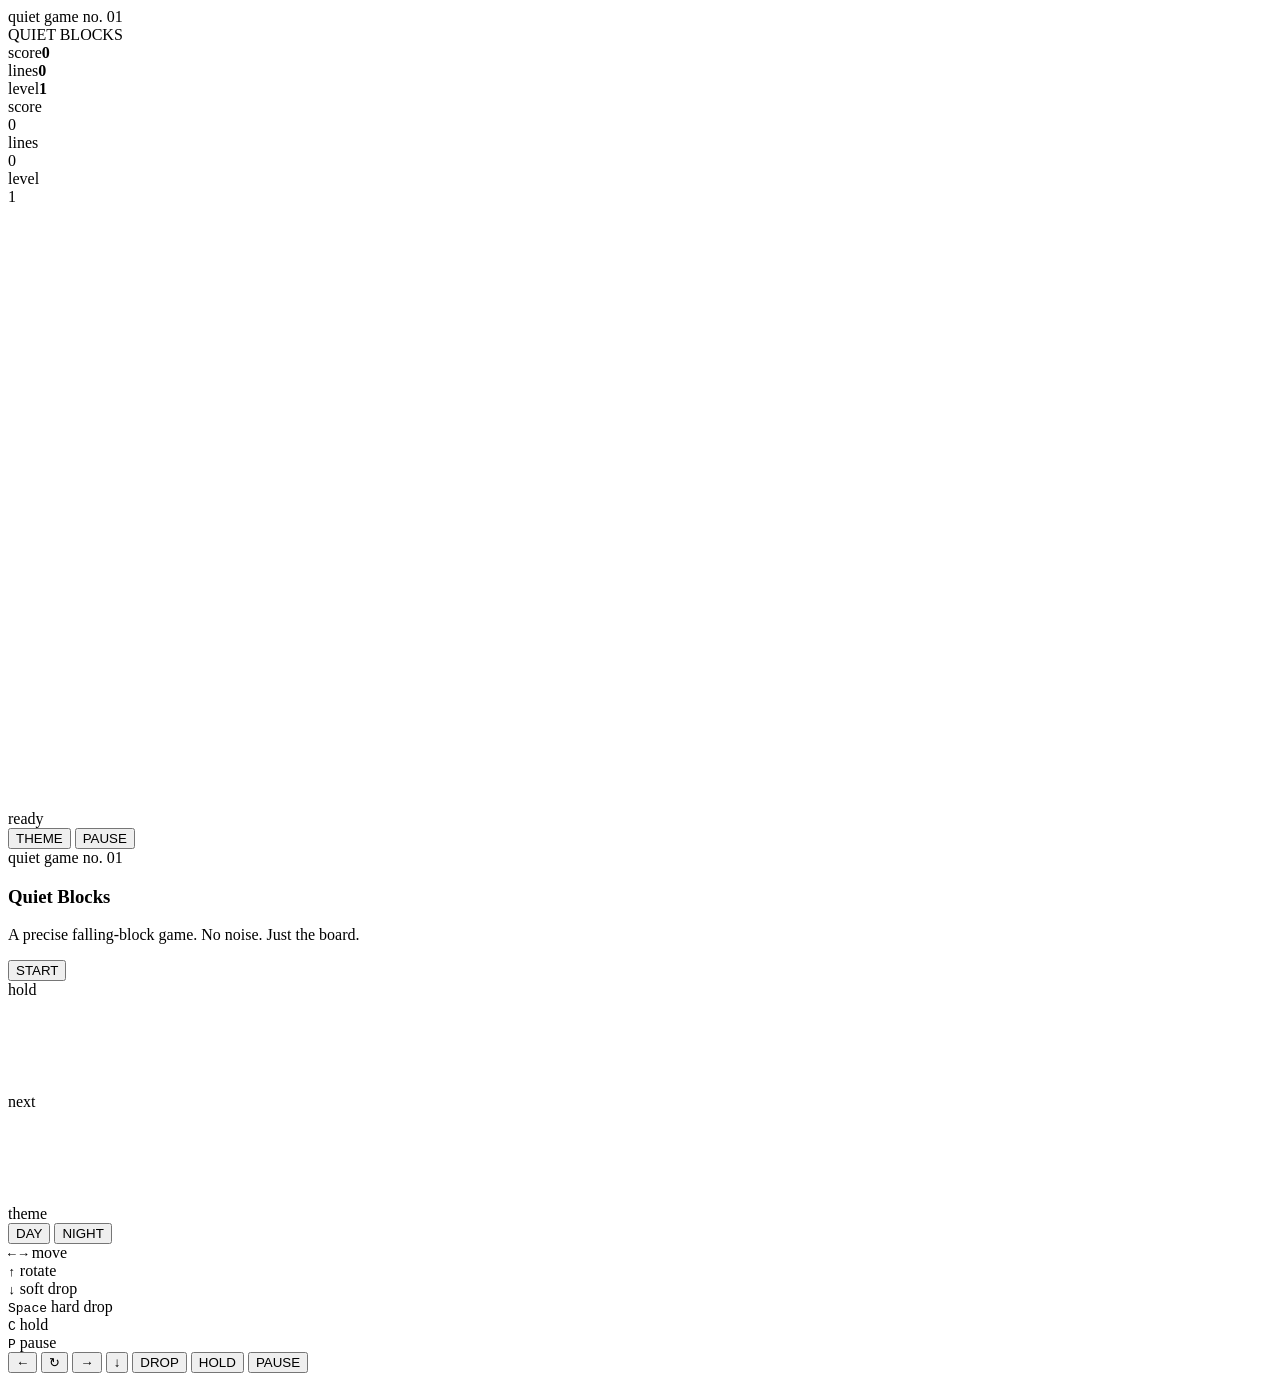
==== game/index.html @ 9f78a6d3 "Add Quiet Blocks game shell" ====
<!doctype html>
<html lang="en" data-theme="dark">
<head>
  <meta charset="utf-8" />
  <meta name="viewport" content="width=device-width,initial-scale=1,viewport-fit=cover,user-scalable=no" />
  <meta name="theme-color" content="#06090d" />
  <title>Quiet Blocks</title>
  <meta name="description" content="A quiet falling-block game." />
  <link rel="stylesheet" href="game.css" />
</head>
<body>
  <main class="app">
    <section class="shell">
      <aside class="side left">
        <div class="brand">
          <div class="eyebrow">quiet game no. 01</div>
          <div class="title">QUIET BLOCKS</div>
        </div>

        <div class="mobile-hud">
          <div class="mini"><span>score</span><strong id="scoreM">0</strong></div>
          <div class="mini"><span>lines</span><strong id="linesM">0</strong></div>
          <div class="mini"><span>level</span><strong id="levelM">1</strong></div>
        </div>

        <div class="desktop-stats">
          <div class="card"><div class="label">score</div><div class="metric" id="score">0</div></div>
          <div class="card"><div class="label">lines</div><div class="metric small" id="lines">0</div></div>
          <div class="card"><div class="label">level</div><div class="metric small" id="level">1</div></div>
        </div>
      </aside>

      <section class="game-wrap">
        <div class="board-shell">
          <canvas id="game" width="300" height="600" aria-label="Quiet Blocks game board"></canvas>
          <div class="topbar">
            <span class="state" id="state">ready</span>
            <div class="top-actions">
              <button class="chip" id="themeToggle" aria-label="Toggle day and night theme">THEME</button>
              <button class="chip" id="pauseBtn">PAUSE</button>
            </div>
          </div>

          <div class="overlay show" id="overlay">
            <div class="overlay-card">
              <div class="eyebrow">quiet game no. 01</div>
              <h1 id="overlayTitle">Quiet Blocks</h1>
              <p id="overlayText">A precise falling-block game. No noise. Just the board.</p>
              <button class="primary" id="startBtn">START</button>
            </div>
          </div>
        </div>
      </section>

      <aside class="side right">
        <div class="card"><div class="label">hold</div><div class="preview"><canvas id="hold" width="140" height="90"></canvas></div></div>
        <div class="card"><div class="label">next</div><div class="preview"><canvas id="next" width="140" height="90"></canvas></div></div>

        <div class="card theme-card">
          <div class="label">theme</div>
          <div class="theme-buttons">
            <button id="dayBtn">DAY</button>
            <button id="nightBtn">NIGHT</button>
          </div>
        </div>

        <div class="card controls">
          <div><kbd>←</kbd> <kbd>→</kbd> move</div>
          <div><kbd>↑</kbd> rotate</div>
          <div><kbd>↓</kbd> soft drop</div>
          <div><kbd>Space</kbd> hard drop</div>
          <div><kbd>C</kbd> hold</div>
          <div><kbd>P</kbd> pause</div>
        </div>

        <div class="touch-panel">
          <button data-action="left">←</button>
          <button data-action="rotate">↻</button>
          <button data-action="right">→</button>
          <button data-action="down">↓</button>
          <button class="wide text" data-action="drop">DROP</button>
          <button class="text" data-action="hold">HOLD</button>
          <button class="text" data-action="pause">PAUSE</button>
        </div>
      </aside>
    </section>
  </main>
  <script src="game.js"></script>
</body>
</html>
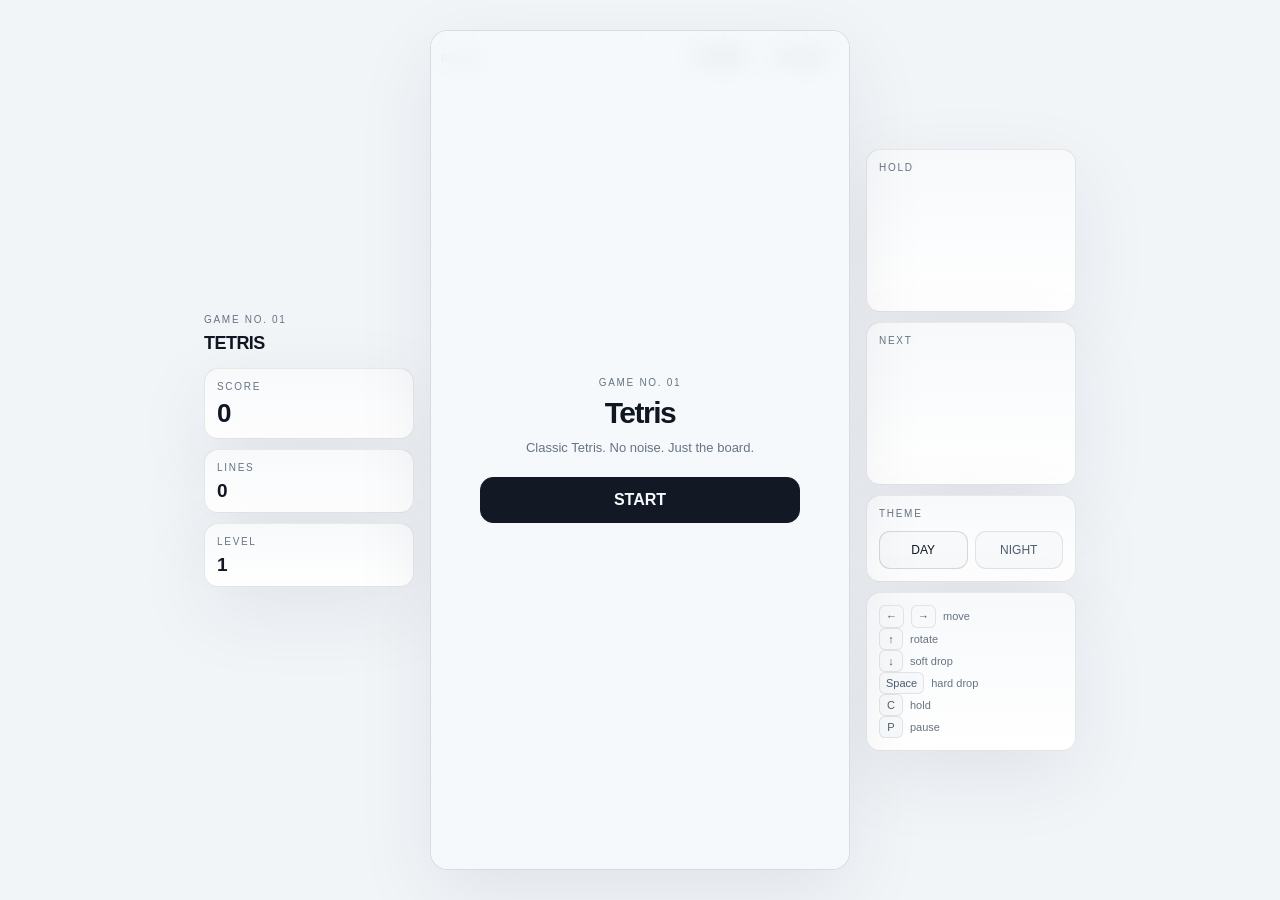
==== commit e15c6493: "Rename Quiet Blocks to Tetris" ====
--- a/game/index.html
+++ b/game/index.html
@@ -4,8 +4,8 @@
   <meta charset="utf-8" />
   <meta name="viewport" content="width=device-width,initial-scale=1,viewport-fit=cover,user-scalable=no" />
   <meta name="theme-color" content="#06090d" />
-  <title>Quiet Blocks</title>
-  <meta name="description" content="A quiet falling-block game." />
+  <title>Tetris</title>
+  <meta name="description" content="A clean browser Tetris game." />
   <link rel="stylesheet" href="game.css" />
 </head>
 <body>
@@ -13,8 +13,8 @@
     <section class="shell">
       <aside class="side left">
         <div class="brand">
-          <div class="eyebrow">quiet game no. 01</div>
-          <div class="title">QUIET BLOCKS</div>
+          <div class="eyebrow">game no. 01</div>
+          <div class="title">TETRIS</div>
         </div>
 
         <div class="mobile-hud">
@@ -32,7 +32,7 @@
 
       <section class="game-wrap">
         <div class="board-shell">
-          <canvas id="game" width="300" height="600" aria-label="Quiet Blocks game board"></canvas>
+          <canvas id="game" width="300" height="600" aria-label="Tetris game board"></canvas>
           <div class="topbar">
             <span class="state" id="state">ready</span>
             <div class="top-actions">
@@ -43,9 +43,9 @@
 
           <div class="overlay show" id="overlay">
             <div class="overlay-card">
-              <div class="eyebrow">quiet game no. 01</div>
-              <h1 id="overlayTitle">Quiet Blocks</h1>
-              <p id="overlayText">A precise falling-block game. No noise. Just the board.</p>
+              <div class="eyebrow">game no. 01</div>
+              <h1 id="overlayTitle">Tetris</h1>
+              <p id="overlayText">Classic Tetris. No noise. Just the board.</p>
               <button class="primary" id="startBtn">START</button>
             </div>
           </div>
--- a/game/game.css
+++ b/game/game.css
@@ -0,0 +1,123 @@
+:root{
+  --bg:#06090d;--panel:#0c1015;--panel2:#10151c;--line:rgba(255,255,255,.075);
+  --line2:rgba(255,255,255,.13);--text:#eef2f6;--muted:#7f8894;--soft:#bac2cc;
+  --board:#0f1319;--grid:rgba(255,255,255,.045);--overlay:rgba(7,9,11,.68);
+  --button:#edf0f3;--buttonText:#0d1014;--shadow:0 24px 80px rgba(0,0,0,.2)
+}
+:root[data-theme="light"]{
+  --bg:#f2f5f8;--panel:#fff;--panel2:#f7f9fb;--line:rgba(7,16,28,.09);
+  --line2:rgba(7,16,28,.14);--text:#101722;--muted:#677383;--soft:#4d5c6d;
+  --board:#fcfdff;--grid:rgba(10,16,23,.07);--overlay:rgba(243,247,250,.66);
+  --button:#121924;--buttonText:#f7fafc;--shadow:0 24px 80px rgba(18,28,45,.08)
+}
+*{box-sizing:border-box}
+html,body{margin:0;min-height:100%;background:var(--bg);color:var(--text)}
+body{
+  font-family:Inter,ui-sans-serif,-apple-system,BlinkMacSystemFont,"Segoe UI",sans-serif;
+  -webkit-font-smoothing:antialiased;transition:background .2s ease,color .2s ease;
+  background-image:radial-gradient(circle at 50% 0%,rgba(255,255,255,.035),transparent 34%)
+}
+button{font:inherit;color:inherit}
+.app{min-height:100dvh;display:grid;place-items:center;padding:12px 18px}
+.shell{
+  width:min(1040px,100%);display:grid;grid-template-columns:minmax(155px,210px) auto minmax(155px,210px);
+  gap:16px;align-items:center;justify-content:center
+}
+.side{display:flex;flex-direction:column;gap:10px;min-width:0}
+.brand{margin-bottom:4px}
+.eyebrow,.label,.state{
+  color:var(--muted);font-size:10px;letter-spacing:.17em;text-transform:uppercase
+}
+.eyebrow{margin-bottom:8px}.title{font-size:18px;font-weight:700;letter-spacing:-.03em}
+.card,.mini{
+  border:1px solid var(--line);background:linear-gradient(180deg,var(--panel2),var(--panel));
+  border-radius:14px;box-shadow:var(--shadow);transition:.2s ease
+}
+.card{padding:12px}.label{margin-bottom:8px}
+.metric{font-size:26px;line-height:1;font-weight:650;letter-spacing:-.045em;font-variant-numeric:tabular-nums}
+.metric.small{font-size:19px}.desktop-stats{display:grid;gap:10px}
+.preview{aspect-ratio:1.75;display:grid;place-items:center}
+.preview canvas{width:100%;height:100%;display:block}
+.game-wrap{
+  width:min(420px,calc((100dvh - 24px)/2));max-width:100%;justify-self:center
+}
+.board-shell{
+  position:relative;width:100%;aspect-ratio:10/20;overflow:hidden;border:1px solid var(--line2);
+  border-radius:18px;background:var(--board);box-shadow:var(--shadow),inset 0 1px rgba(255,255,255,.03)
+}
+#game{width:100%;height:100%;display:block;touch-action:none}
+.topbar{
+  position:absolute;z-index:3;top:10px;left:10px;right:10px;display:flex;
+  align-items:center;justify-content:space-between;gap:8px;pointer-events:none
+}
+.top-actions{display:flex;gap:7px}
+.chip{
+  pointer-events:auto;min-height:34px;padding:0 10px;border:1px solid var(--line);
+  border-radius:999px;background:color-mix(in srgb,var(--panel) 88%,transparent);
+  color:var(--soft);cursor:pointer;backdrop-filter:blur(10px)
+}
+.chip:hover{color:var(--text);border-color:var(--line2)}
+.overlay{
+  position:absolute;inset:0;z-index:4;display:grid;place-items:center;padding:24px;
+  background:var(--overlay);backdrop-filter:blur(12px);opacity:0;pointer-events:none;transition:opacity .16s ease
+}
+.overlay.show{opacity:1;pointer-events:auto}
+.overlay-card{width:min(320px,100%);text-align:center}
+.overlay h1{margin:0 0 8px;font-size:30px;letter-spacing:-.05em}
+.overlay p{margin:0 0 20px;color:var(--muted);font-size:13px;line-height:1.5}
+.primary{
+  width:100%;padding:13px 16px;border:1px solid var(--button);border-radius:13px;
+  background:var(--button);color:var(--buttonText);font-weight:700;cursor:pointer
+}
+.controls{color:var(--muted);font-size:11px;line-height:1.65}
+.controls div{display:flex;gap:7px;align-items:center;flex-wrap:wrap}
+kbd{
+  min-width:24px;padding:1px 6px;border:1px solid var(--line);border-radius:6px;
+  background:var(--panel2);color:var(--soft);font:inherit;text-align:center
+}
+.theme-card{display:grid;gap:4px}
+.theme-buttons{display:grid;grid-template-columns:1fr 1fr;gap:7px}
+.theme-buttons button{
+  min-height:38px;border:1px solid var(--line);border-radius:11px;background:var(--panel2);
+  color:var(--soft);cursor:pointer;font-size:12px
+}
+.theme-buttons button.active{border-color:var(--line2);color:var(--text)}
+.mobile-hud,.touch-panel{display:none}
+.mini{padding:9px 11px}
+.mini span{display:block;color:var(--muted);font-size:9px;letter-spacing:.14em;text-transform:uppercase;margin-bottom:5px}
+.mini strong{display:block;font-size:19px;letter-spacing:-.03em;font-variant-numeric:tabular-nums}
+.touch-panel{grid-template-columns:repeat(4,1fr);gap:7px}
+.touch-panel button{
+  min-height:50px;border:1px solid var(--line);border-radius:13px;background:linear-gradient(180deg,var(--panel2),var(--panel));
+  font-size:18px;touch-action:manipulation
+}
+.touch-panel .wide{grid-column:span 2}.touch-panel .text{font-size:13px;font-weight:650}
+
+@media(max-height:820px) and (min-width:761px){
+  .game-wrap{width:min(380px,calc((100dvh - 18px)/2))}
+  .shell{gap:12px}.card{padding:10px}.preview{aspect-ratio:1.95}
+  .brand{margin-bottom:0}.controls{line-height:1.5}.metric{font-size:23px}.metric.small{font-size:17px}
+}
+@media(max-height:700px) and (min-width:761px){
+  .game-wrap{width:min(330px,calc((100dvh - 14px)/2))}
+  .shell{grid-template-columns:minmax(140px,175px) auto minmax(140px,175px)}
+  .eyebrow,.label,.state{font-size:9px}.title{font-size:16px}.card{padding:9px 10px}
+}
+@media(max-width:760px){
+  .app{place-items:start center;padding:10px 10px 14px}
+  .shell{max-width:470px;grid-template-columns:1fr;gap:9px;align-items:start}
+  .side.left{order:1}.game-wrap{order:2;width:min(100%,340px);max-width:none}
+  .side.right{order:3;display:grid;grid-template-columns:1fr 1fr;gap:9px}
+  .brand{margin:0}.desktop-stats{display:none}.mobile-hud{display:grid;grid-template-columns:repeat(3,1fr);gap:7px}
+  .board-shell{aspect-ratio:10/20}.controls{display:none}.theme-card{grid-column:1/-1}
+  .touch-panel{display:grid;grid-column:1/-1}.preview{aspect-ratio:1.95}
+}
+@media(max-width:480px){
+  .title{font-size:19px}.game-wrap{width:min(100%,320px)}
+}
+@media(max-width:760px) and (orientation:landscape){
+  .shell{max-width:980px;grid-template-columns:minmax(250px,44dvh) 1fr}
+  .game-wrap{grid-column:1;grid-row:1/span 2;width:min(100%,calc((100dvh - 20px)/2))}.side.left{grid-column:2}.side.right{grid-column:2}
+  .board-shell{max-height:calc(100dvh - 20px)}
+}
+@media(prefers-reduced-motion:reduce){*{transition:none!important}}
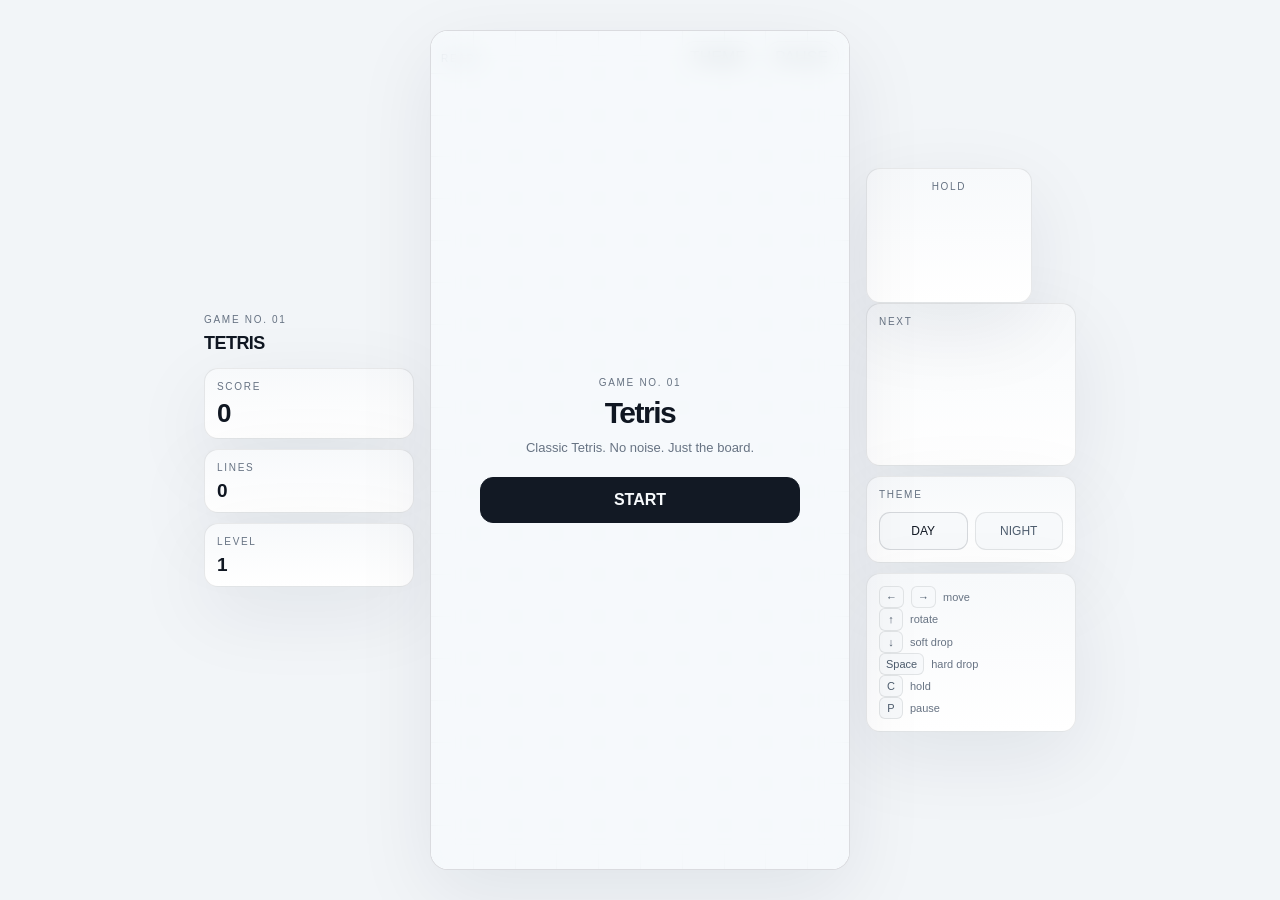
==== commit 23dc4cef: "Simplify mobile Tetris controls" ====
--- a/game/index.html
+++ b/game/index.html
@@ -53,8 +53,16 @@
       </section>
 
       <aside class="side right">
-        <div class="card"><div class="label">hold</div><div class="preview"><canvas id="hold" width="140" height="90"></canvas></div></div>
-        <div class="card"><div class="label">next</div><div class="preview"><canvas id="next" width="140" height="90"></canvas></div></div>
+        <div class="preview-stack">
+          <button type="button" class="card preview-card hold-card" data-action="hold" aria-label="Hold current piece">
+            <div class="label">hold</div>
+            <div class="preview"><canvas id="hold" width="140" height="90"></canvas></div>
+          </button>
+          <div class="card preview-card">
+            <div class="label">next</div>
+            <div class="preview"><canvas id="next" width="140" height="90"></canvas></div>
+          </div>
+        </div>
 
         <div class="card theme-card">
           <div class="label">theme</div>
@@ -73,14 +81,10 @@
           <div><kbd>P</kbd> pause</div>
         </div>
 
-        <div class="touch-panel">
-          <button data-action="left">←</button>
-          <button data-action="rotate">↻</button>
-          <button data-action="right">→</button>
-          <button data-action="down">↓</button>
-          <button class="wide text" data-action="drop">DROP</button>
-          <button class="text" data-action="hold">HOLD</button>
-          <button class="text" data-action="pause">PAUSE</button>
+        <div class="touch-panel" aria-label="Mobile controls">
+          <button data-action="left" aria-label="Move left">←</button>
+          <button data-action="right" aria-label="Move right">→</button>
+          <button data-action="rotate" aria-label="Rotate">↻</button>
         </div>
       </aside>
     </section>
--- a/game/game.css
+++ b/game/game.css
@@ -104,20 +104,130 @@
   .eyebrow,.label,.state{font-size:9px}.title{font-size:16px}.card{padding:9px 10px}
 }
 @media(max-width:760px){
-  .app{place-items:start center;padding:10px 10px 14px}
-  .shell{max-width:470px;grid-template-columns:1fr;gap:9px;align-items:start}
-  .side.left{order:1}.game-wrap{order:2;width:min(100%,340px);max-width:none}
-  .side.right{order:3;display:grid;grid-template-columns:1fr 1fr;gap:9px}
-  .brand{margin:0}.desktop-stats{display:none}.mobile-hud{display:grid;grid-template-columns:repeat(3,1fr);gap:7px}
-  .board-shell{aspect-ratio:10/20}.controls{display:none}.theme-card{grid-column:1/-1}
-  .touch-panel{display:grid;grid-column:1/-1}.preview{aspect-ratio:1.95}
-}
-@media(max-width:480px){
-  .title{font-size:19px}.game-wrap{width:min(100%,320px)}
-}
+  html,body{
+    width:100%;height:100%;min-height:100%;
+    overflow:hidden;overscroll-behavior:none;
+  }
+  body{position:fixed;inset:0}
+  .app{
+    width:100%;height:100dvh;min-height:0;
+    display:block;
+    padding:max(6px,env(safe-area-inset-top)) 8px max(7px,env(safe-area-inset-bottom));
+  }
+  .shell{
+    width:100%;height:100%;max-width:430px;margin:0 auto;
+    display:grid;grid-template-columns:1fr;
+    grid-template-rows:auto minmax(0,1fr) auto;
+    gap:7px;align-items:stretch;
+  }
+  .side.left{order:1;min-height:0}
+  .brand{display:none}
+  .desktop-stats{display:none}
+  .mobile-hud{
+    display:grid;grid-template-columns:repeat(3,1fr);gap:6px;
+  }
+  .mini{
+    min-height:44px;padding:6px 9px;border-radius:12px;box-shadow:none;
+  }
+  .mini span{font-size:8px;letter-spacing:.13em;margin-bottom:2px}
+  .mini strong{font-size:17px;line-height:1.05}
+
+  .game-wrap{
+    order:2;
+    width:min(100%,calc((100dvh - 214px)/2));
+    max-width:100%;min-width:0;min-height:0;
+    align-self:center;justify-self:center;
+  }
+  .board-shell{
+    width:100%;aspect-ratio:10/20;border-radius:15px;
+    box-shadow:0 12px 34px rgba(0,0,0,.08),inset 0 1px rgba(255,255,255,.03);
+  }
+  .topbar{top:7px;left:7px;right:7px}
+  .state{display:none}
+  .top-actions{margin-left:auto;gap:5px}
+  .chip{
+    width:34px;min-width:34px;height:34px;min-height:34px;padding:0;
+    font-size:0;border-radius:999px;background:color-mix(in srgb,var(--panel) 82%,transparent);
+  }
+  #themeToggle::after{content:"◐";font-size:16px;line-height:1}
+  #pauseBtn::after{content:"Ⅱ";font-size:14px;font-weight:700;line-height:1}
+
+  .side.right{
+    order:3;
+    display:grid;grid-template-columns:1fr 1fr;
+    gap:6px;min-height:0;
+  }
+  .side.right>.card:nth-child(1),
+  .side.right>.card:nth-child(2){
+    height:54px;padding:6px 9px;border-radius:12px;box-shadow:none;
+  }
+  .side.right>.card:nth-child(1) .label,
+  .side.right>.card:nth-child(2) .label{
+    margin-bottom:0;font-size:8px;
+  }
+  .preview{height:34px;aspect-ratio:auto}
+  .theme-card,.controls{display:none}
+
+  .touch-panel{
+    display:grid;grid-column:1/-1;
+    grid-template-columns:repeat(4,1fr);gap:6px;
+  }
+  .touch-panel button{
+    min-height:44px;height:44px;
+    border-radius:12px;font-size:20px;
+    box-shadow:none;-webkit-tap-highlight-color:transparent;
+    user-select:none;
+  }
+  .touch-panel button:active{
+    transform:translateY(1px);
+    background:color-mix(in srgb,var(--panel2) 82%,var(--text) 6%);
+  }
+  .touch-panel .wide{grid-column:span 2}
+  .touch-panel .text{font-size:12px;font-weight:700;letter-spacing:.02em}
+  .overlay{padding:16px}
+  .overlay-card{width:min(280px,92%)}
+  .overlay h1{font-size:28px}
+}
+
+@media(max-width:390px){
+  .game-wrap{width:min(100%,calc((100dvh - 206px)/2))}
+  .mini{min-height:40px;padding:5px 8px}
+  .side.right>.card:nth-child(1),
+  .side.right>.card:nth-child(2){height:48px}
+  .preview{height:29px}
+  .touch-panel button{height:41px;min-height:41px}
+}
+
+@media(max-height:680px) and (max-width:760px) and (orientation:portrait){
+  .game-wrap{width:min(100%,calc((100dvh - 190px)/2))}
+  .side.right>.card:nth-child(1),
+  .side.right>.card:nth-child(2){display:none}
+  .touch-panel button{height:40px;min-height:40px}
+}
+
 @media(max-width:760px) and (orientation:landscape){
-  .shell{max-width:980px;grid-template-columns:minmax(250px,44dvh) 1fr}
-  .game-wrap{grid-column:1;grid-row:1/span 2;width:min(100%,calc((100dvh - 20px)/2))}.side.left{grid-column:2}.side.right{grid-column:2}
-  .board-shell{max-height:calc(100dvh - 20px)}
+  .app{padding:5px max(7px,env(safe-area-inset-right)) 5px max(7px,env(safe-area-inset-left))}
+  .shell{
+    max-width:980px;
+    grid-template-columns:auto minmax(190px,1fr);
+    grid-template-rows:auto 1fr;
+    gap:6px 10px;
+  }
+  .side.left{grid-column:2;grid-row:1}
+  .mobile-hud{grid-template-columns:repeat(3,1fr)}
+  .game-wrap{
+    grid-column:1;grid-row:1/span 2;
+    width:min(calc((100dvh - 10px)/2),46vw);
+    align-self:center;
+  }
+  .side.right{
+    grid-column:2;grid-row:2;
+    grid-template-columns:1fr 1fr;
+    align-content:end;
+  }
+  .side.right>.card:nth-child(1),
+  .side.right>.card:nth-child(2){height:46px}
+  .preview{height:27px}
+  .touch-panel button{height:40px;min-height:40px}
 }
 @media(prefers-reduced-motion:reduce){*{transition:none!important}}
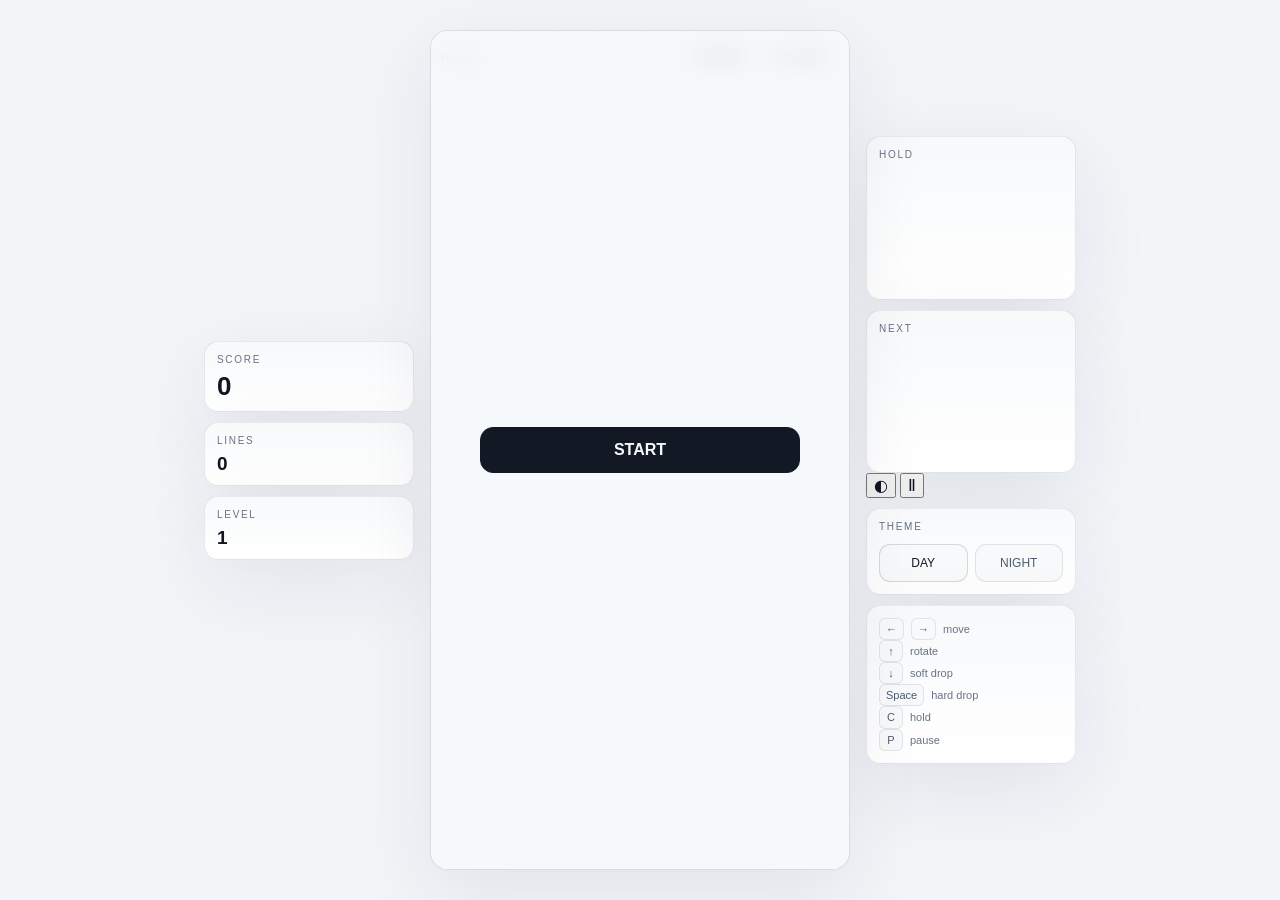
==== commit 99577eb6: "Build compact mobile control rail" ====
--- a/game/index.html
+++ b/game/index.html
@@ -12,17 +12,6 @@
   <main class="app">
     <section class="shell">
       <aside class="side left">
-        <div class="brand">
-          <div class="eyebrow">game no. 01</div>
-          <div class="title">TETRIS</div>
-        </div>
-
-        <div class="mobile-hud">
-          <div class="mini"><span>score</span><strong id="scoreM">0</strong></div>
-          <div class="mini"><span>lines</span><strong id="linesM">0</strong></div>
-          <div class="mini"><span>level</span><strong id="levelM">1</strong></div>
-        </div>
-
         <div class="desktop-stats">
           <div class="card"><div class="label">score</div><div class="metric" id="score">0</div></div>
           <div class="card"><div class="label">lines</div><div class="metric small" id="lines">0</div></div>
@@ -43,9 +32,6 @@
 
           <div class="overlay show" id="overlay">
             <div class="overlay-card">
-              <div class="eyebrow">game no. 01</div>
-              <h1 id="overlayTitle">Tetris</h1>
-              <p id="overlayText">Classic Tetris. No noise. Just the board.</p>
               <button class="primary" id="startBtn">START</button>
             </div>
           </div>
@@ -53,14 +39,27 @@
       </section>
 
       <aside class="side right">
-        <div class="preview-stack">
-          <button type="button" class="card preview-card hold-card" data-action="hold" aria-label="Hold current piece">
-            <div class="label">hold</div>
-            <div class="preview"><canvas id="hold" width="140" height="90"></canvas></div>
-          </button>
-          <div class="card preview-card">
-            <div class="label">next</div>
-            <div class="preview"><canvas id="next" width="140" height="90"></canvas></div>
+        <div class="mobile-rail">
+          <div class="mobile-hud">
+            <div class="mini"><span>score</span><strong id="scoreM">0</strong></div>
+            <div class="mini"><span>lines</span><strong id="linesM">0</strong></div>
+            <div class="mini"><span>level</span><strong id="levelM">1</strong></div>
+          </div>
+
+          <div class="preview-stack">
+            <button type="button" class="card preview-card hold-card" data-action="hold" aria-label="Hold current piece">
+              <div class="label">hold</div>
+              <div class="preview"><canvas id="hold" width="140" height="90"></canvas></div>
+            </button>
+            <div class="card preview-card">
+              <div class="label">next</div>
+              <div class="preview"><canvas id="next" width="140" height="90"></canvas></div>
+            </div>
+          </div>
+
+          <div class="mobile-utility">
+            <button type="button" id="mobileThemeBtn" aria-label="Toggle theme">◐</button>
+            <button type="button" id="mobilePauseBtn" aria-label="Pause">Ⅱ</button>
           </div>
         </div>
 
@@ -83,8 +82,8 @@
 
         <div class="touch-panel" aria-label="Mobile controls">
           <button data-action="left" aria-label="Move left">←</button>
+          <button data-action="rotate" aria-label="Rotate">↻</button>
           <button data-action="right" aria-label="Move right">→</button>
-          <button data-action="rotate" aria-label="Rotate">↻</button>
         </div>
       </aside>
     </section>
--- a/game/game.css
+++ b/game/game.css
@@ -36,6 +36,9 @@
 .card{padding:12px}.label{margin-bottom:8px}
 .metric{font-size:26px;line-height:1;font-weight:650;letter-spacing:-.045em;font-variant-numeric:tabular-nums}
 .metric.small{font-size:19px}.desktop-stats{display:grid;gap:10px}
+.preview-stack{display:grid;gap:10px}
+.preview-card{width:100%;text-align:left;appearance:none}
+.hold-card{cursor:pointer}
 .preview{aspect-ratio:1.75;display:grid;place-items:center}
 .preview canvas{width:100%;height:100%;display:block}
 .game-wrap{
@@ -110,31 +113,35 @@
   }
   body{position:fixed;inset:0}
   .app{
-    width:100%;height:100dvh;min-height:0;
-    display:block;
+    width:100%;height:100dvh;min-height:0;display:block;
     padding:max(6px,env(safe-area-inset-top)) 8px max(7px,env(safe-area-inset-bottom));
   }
   .shell{
     width:100%;height:100%;max-width:430px;margin:0 auto;
-    display:grid;grid-template-columns:1fr;
+    display:grid;
+    grid-template-columns:76px minmax(0,1fr);
     grid-template-rows:auto minmax(0,1fr) auto;
-    gap:7px;align-items:stretch;
-  }
-  .side.left{order:1;min-height:0}
-  .brand{display:none}
-  .desktop-stats{display:none}
+    gap:7px 7px;
+    align-items:stretch;
+  }
+
+  .side.left{
+    grid-column:1/-1;grid-row:1;
+    min-height:0;
+  }
+  .brand,.desktop-stats{display:none}
   .mobile-hud{
     display:grid;grid-template-columns:repeat(3,1fr);gap:6px;
   }
   .mini{
-    min-height:44px;padding:6px 9px;border-radius:12px;box-shadow:none;
+    min-height:42px;padding:6px 9px;border-radius:12px;box-shadow:none;
   }
   .mini span{font-size:8px;letter-spacing:.13em;margin-bottom:2px}
   .mini strong{font-size:17px;line-height:1.05}
 
   .game-wrap{
-    order:2;
-    width:min(100%,calc((100dvh - 214px)/2));
+    grid-column:2;grid-row:2;
+    width:min(100%,calc((100dvh - 108px)/2));
     max-width:100%;min-width:0;min-height:0;
     align-self:center;justify-self:center;
   }
@@ -147,34 +154,53 @@
   .top-actions{margin-left:auto;gap:5px}
   .chip{
     width:34px;min-width:34px;height:34px;min-height:34px;padding:0;
-    font-size:0;border-radius:999px;background:color-mix(in srgb,var(--panel) 82%,transparent);
+    font-size:0;border-radius:999px;
+    background:color-mix(in srgb,var(--panel) 82%,transparent);
   }
   #themeToggle::after{content:"◐";font-size:16px;line-height:1}
   #pauseBtn::after{content:"Ⅱ";font-size:14px;font-weight:700;line-height:1}
 
-  .side.right{
-    order:3;
-    display:grid;grid-template-columns:1fr 1fr;
-    gap:6px;min-height:0;
-  }
-  .side.right>.card:nth-child(1),
-  .side.right>.card:nth-child(2){
-    height:54px;padding:6px 9px;border-radius:12px;box-shadow:none;
-  }
-  .side.right>.card:nth-child(1) .label,
-  .side.right>.card:nth-child(2) .label{
-    margin-bottom:0;font-size:8px;
-  }
-  .preview{height:34px;aspect-ratio:auto}
+  .side.right{display:contents}
+  .preview-stack{
+    grid-column:1;grid-row:2;
+    align-self:start;
+    display:grid;gap:7px;
+    width:100%;
+  }
+  .preview-stack .card{
+    width:100%;height:88px;
+    padding:7px 6px;
+    border-radius:12px;box-shadow:none;
+    overflow:hidden;
+  }
+  .preview-stack .label{
+    margin-bottom:1px;font-size:8px;letter-spacing:.12em;
+  }
+  .preview-stack .preview{
+    height:62px;aspect-ratio:auto;
+  }
+  .hold-card{
+    cursor:pointer;
+    -webkit-tap-highlight-color:transparent;
+  }
+  .hold-card:active{
+    transform:translateY(1px);
+    background:color-mix(in srgb,var(--panel2) 88%,var(--text) 5%);
+  }
+
   .theme-card,.controls{display:none}
 
   .touch-panel{
-    display:grid;grid-column:1/-1;
-    grid-template-columns:repeat(4,1fr);gap:6px;
+    display:grid;
+    grid-column:1/-1;grid-row:3;
+    grid-template-columns:repeat(3,1fr);
+    gap:7px;
   }
   .touch-panel button{
-    min-height:44px;height:44px;
-    border-radius:12px;font-size:20px;
+    height:46px;min-height:46px;
+    border:1px solid var(--line);border-radius:13px;
+    background:linear-gradient(180deg,var(--panel2),var(--panel));
+    font-size:22px;touch-action:manipulation;
     box-shadow:none;-webkit-tap-highlight-color:transparent;
     user-select:none;
   }
@@ -182,52 +208,48 @@
     transform:translateY(1px);
     background:color-mix(in srgb,var(--panel2) 82%,var(--text) 6%);
   }
-  .touch-panel .wide{grid-column:span 2}
-  .touch-panel .text{font-size:12px;font-weight:700;letter-spacing:.02em}
+
   .overlay{padding:16px}
   .overlay-card{width:min(280px,92%)}
   .overlay h1{font-size:28px}
 }
 
 @media(max-width:390px){
-  .game-wrap{width:min(100%,calc((100dvh - 206px)/2))}
+  .shell{grid-template-columns:68px minmax(0,1fr);gap:6px}
+  .game-wrap{width:min(100%,calc((100dvh - 104px)/2))}
   .mini{min-height:40px;padding:5px 8px}
-  .side.right>.card:nth-child(1),
-  .side.right>.card:nth-child(2){height:48px}
-  .preview{height:29px}
-  .touch-panel button{height:41px;min-height:41px}
-}
-
-@media(max-height:680px) and (max-width:760px) and (orientation:portrait){
-  .game-wrap{width:min(100%,calc((100dvh - 190px)/2))}
-  .side.right>.card:nth-child(1),
-  .side.right>.card:nth-child(2){display:none}
+  .preview-stack{gap:6px}
+  .preview-stack .card{height:80px;padding:6px 5px}
+  .preview-stack .preview{height:55px}
+  .touch-panel button{height:43px;min-height:43px}
+}
+
+@media(max-height:680px) and (max-width:760px){
+  .shell{grid-template-columns:64px minmax(0,1fr);gap:5px}
+  .game-wrap{width:min(100%,calc((100dvh - 96px)/2))}
+  .mini{min-height:36px;padding:4px 7px}
+  .mini strong{font-size:15px}
+  .preview-stack .card{height:70px;padding:5px}
+  .preview-stack .preview{height:47px}
   .touch-panel button{height:40px;min-height:40px}
 }
 
 @media(max-width:760px) and (orientation:landscape){
-  .app{padding:5px max(7px,env(safe-area-inset-right)) 5px max(7px,env(safe-area-inset-left))}
+  .app{
+    padding:5px max(7px,env(safe-area-inset-right))
+      5px max(7px,env(safe-area-inset-left));
+  }
   .shell{
-    max-width:980px;
-    grid-template-columns:auto minmax(190px,1fr);
-    grid-template-rows:auto 1fr;
-    gap:6px 10px;
-  }
-  .side.left{grid-column:2;grid-row:1}
-  .mobile-hud{grid-template-columns:repeat(3,1fr)}
+    max-width:560px;
+    grid-template-columns:64px minmax(0,1fr);
+    grid-template-rows:auto minmax(0,1fr) auto;
+    gap:5px 6px;
+  }
   .game-wrap{
-    grid-column:1;grid-row:1/span 2;
-    width:min(calc((100dvh - 10px)/2),46vw);
-    align-self:center;
-  }
-  .side.right{
-    grid-column:2;grid-row:2;
-    grid-template-columns:1fr 1fr;
-    align-content:end;
-  }
-  .side.right>.card:nth-child(1),
-  .side.right>.card:nth-child(2){height:46px}
-  .preview{height:27px}
-  .touch-panel button{height:40px;min-height:40px}
+    width:min(100%,calc((100dvh - 92px)/2));
+  }
+  .preview-stack .card{height:64px}
+  .preview-stack .preview{height:42px}
+  .touch-panel button{height:38px;min-height:38px}
 }
 @media(prefers-reduced-motion:reduce){*{transition:none!important}}
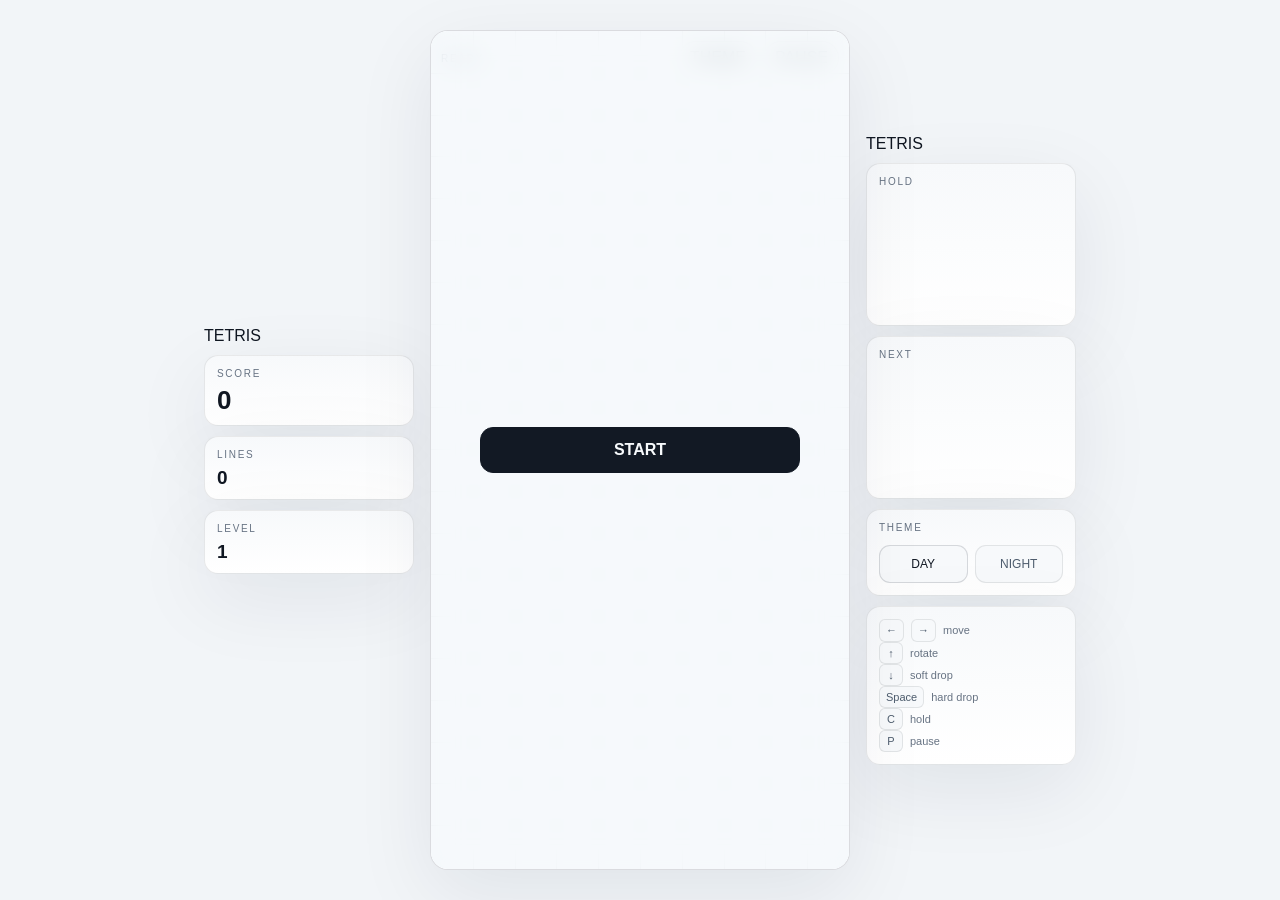
==== commit c166842b: "Restore Tetris title and label mobile utility buttons" ====
--- a/game/index.html
+++ b/game/index.html
@@ -12,6 +12,7 @@
   <main class="app">
     <section class="shell">
       <aside class="side left">
+        <div class="game-title desktop-game-title">TETRIS</div>
         <div class="desktop-stats">
           <div class="card"><div class="label">score</div><div class="metric" id="score">0</div></div>
           <div class="card"><div class="label">lines</div><div class="metric small" id="lines">0</div></div>
@@ -40,6 +41,7 @@
 
       <aside class="side right">
         <div class="mobile-rail">
+          <div class="game-title mobile-game-title">TETRIS</div>
           <div class="mobile-hud">
             <div class="mini"><span>score</span><strong id="scoreM">0</strong></div>
             <div class="mini"><span>lines</span><strong id="linesM">0</strong></div>
@@ -58,8 +60,8 @@
           </div>
 
           <div class="mobile-utility">
-            <button type="button" id="mobileThemeBtn" aria-label="Toggle theme">◐</button>
-            <button type="button" id="mobilePauseBtn" aria-label="Pause">Ⅱ</button>
+            <button type="button" id="mobileThemeBtn" aria-label="Toggle theme">THEME</button>
+            <button type="button" id="mobilePauseBtn" aria-label="Pause">PAUSE</button>
           </div>
         </div>
 
--- a/game/game.css
+++ b/game/game.css
@@ -36,6 +36,8 @@
 .card{padding:12px}.label{margin-bottom:8px}
 .metric{font-size:26px;line-height:1;font-weight:650;letter-spacing:-.045em;font-variant-numeric:tabular-nums}
 .metric.small{font-size:19px}.desktop-stats{display:grid;gap:10px}
+.mobile-rail{display:contents}
+.mobile-utility{display:none}
 .preview-stack{display:grid;gap:10px}
 .preview-card{width:100%;text-align:left;appearance:none}
 .hold-card{cursor:pointer}
@@ -114,70 +116,71 @@
   body{position:fixed;inset:0}
   .app{
     width:100%;height:100dvh;min-height:0;display:block;
-    padding:max(6px,env(safe-area-inset-top)) 8px max(7px,env(safe-area-inset-bottom));
+    padding:max(6px,env(safe-area-inset-top)) 7px max(7px,env(safe-area-inset-bottom));
   }
   .shell{
     width:100%;height:100%;max-width:430px;margin:0 auto;
     display:grid;
-    grid-template-columns:76px minmax(0,1fr);
-    grid-template-rows:auto minmax(0,1fr) auto;
-    gap:7px 7px;
+    grid-template-columns:82px minmax(0,1fr);
+    grid-template-rows:minmax(0,1fr) auto;
+    gap:7px;
     align-items:stretch;
   }
 
-  .side.left{
-    grid-column:1/-1;grid-row:1;
+  .side.left{display:none}
+  .side.right{display:contents}
+
+  .mobile-rail{
+    display:flex;
+    grid-column:1;grid-row:1;
     min-height:0;
-  }
-  .brand,.desktop-stats{display:none}
+    flex-direction:column;
+    gap:6px;
+    align-self:stretch;
+  }
+
   .mobile-hud{
-    display:grid;grid-template-columns:repeat(3,1fr);gap:6px;
+    display:grid;
+    grid-template-columns:1fr;
+    gap:5px;
   }
   .mini{
-    min-height:42px;padding:6px 9px;border-radius:12px;box-shadow:none;
-  }
-  .mini span{font-size:8px;letter-spacing:.13em;margin-bottom:2px}
-  .mini strong{font-size:17px;line-height:1.05}
-
-  .game-wrap{
-    grid-column:2;grid-row:2;
-    width:min(100%,calc((100dvh - 108px)/2));
-    max-width:100%;min-width:0;min-height:0;
-    align-self:center;justify-self:center;
-  }
-  .board-shell{
-    width:100%;aspect-ratio:10/20;border-radius:15px;
-    box-shadow:0 12px 34px rgba(0,0,0,.08),inset 0 1px rgba(255,255,255,.03);
-  }
-  .topbar{top:7px;left:7px;right:7px}
-  .state{display:none}
-  .top-actions{margin-left:auto;gap:5px}
-  .chip{
-    width:34px;min-width:34px;height:34px;min-height:34px;padding:0;
-    font-size:0;border-radius:999px;
-    background:color-mix(in srgb,var(--panel) 82%,transparent);
-  }
-  #themeToggle::after{content:"◐";font-size:16px;line-height:1}
-  #pauseBtn::after{content:"Ⅱ";font-size:14px;font-weight:700;line-height:1}
-
-  .side.right{display:contents}
+    min-height:39px;
+    padding:5px 7px;
+    border-radius:11px;
+    box-shadow:none;
+  }
+  .mini span{
+    font-size:7px;
+    letter-spacing:.11em;
+    margin-bottom:1px;
+  }
+  .mini strong{
+    font-size:15px;
+    line-height:1;
+  }
+
   .preview-stack{
-    grid-column:1;grid-row:2;
-    align-self:start;
-    display:grid;gap:7px;
+    display:grid;
+    gap:5px;
     width:100%;
   }
   .preview-stack .card{
-    width:100%;height:88px;
-    padding:7px 6px;
-    border-radius:12px;box-shadow:none;
+    width:100%;
+    height:76px;
+    padding:6px 5px;
+    border-radius:11px;
+    box-shadow:none;
     overflow:hidden;
   }
   .preview-stack .label{
-    margin-bottom:1px;font-size:8px;letter-spacing:.12em;
+    margin-bottom:0;
+    font-size:7px;
+    letter-spacing:.11em;
   }
   .preview-stack .preview{
-    height:62px;aspect-ratio:auto;
+    height:54px;
+    aspect-ratio:auto;
   }
   .hold-card{
     cursor:pointer;
@@ -188,20 +191,64 @@
     background:color-mix(in srgb,var(--panel2) 88%,var(--text) 5%);
   }
 
+  .mobile-utility{
+    display:grid;
+    grid-template-columns:1fr 1fr;
+    gap:5px;
+    margin-top:auto;
+  }
+  .mobile-utility button{
+    width:100%;
+    height:38px;
+    min-height:38px;
+    padding:0;
+    border:1px solid var(--line);
+    border-radius:11px;
+    background:linear-gradient(180deg,var(--panel2),var(--panel));
+    color:var(--soft);
+    font-size:16px;
+    touch-action:manipulation;
+    -webkit-tap-highlight-color:transparent;
+  }
+  .mobile-utility button:active{
+    transform:translateY(1px);
+  }
+
+  .game-wrap{
+    grid-column:2;grid-row:1;
+    width:min(100%,calc((100dvh - 64px)/2));
+    max-width:100%;
+    min-width:0;min-height:0;
+    align-self:center;
+    justify-self:center;
+  }
+  .board-shell{
+    width:100%;
+    aspect-ratio:10/20;
+    border-radius:15px;
+    box-shadow:0 12px 34px rgba(0,0,0,.08),inset 0 1px rgba(255,255,255,.03);
+  }
+
+  .topbar{display:none}
+
   .theme-card,.controls{display:none}
 
   .touch-panel{
     display:grid;
-    grid-column:1/-1;grid-row:3;
+    grid-column:1/-1;
+    grid-row:2;
     grid-template-columns:repeat(3,1fr);
     gap:7px;
   }
   .touch-panel button{
-    height:46px;min-height:46px;
-    border:1px solid var(--line);border-radius:13px;
+    height:47px;min-height:47px;
+    border:1px solid var(--line);
+    border-radius:13px;
     background:linear-gradient(180deg,var(--panel2),var(--panel));
-    font-size:22px;touch-action:manipulation;
-    box-shadow:none;-webkit-tap-highlight-color:transparent;
+    font-size:22px;
+    touch-action:manipulation;
+    box-shadow:none;
+    -webkit-tap-highlight-color:transparent;
     user-select:none;
   }
   .touch-panel button:active{
@@ -210,28 +257,69 @@
   }
 
   .overlay{padding:16px}
-  .overlay-card{width:min(280px,92%)}
-  .overlay h1{font-size:28px}
+  .overlay-card{width:min(250px,88%)}
+  .primary{padding:12px 14px}
 }
 
 @media(max-width:390px){
-  .shell{grid-template-columns:68px minmax(0,1fr);gap:6px}
-  .game-wrap{width:min(100%,calc((100dvh - 104px)/2))}
-  .mini{min-height:40px;padding:5px 8px}
-  .preview-stack{gap:6px}
-  .preview-stack .card{height:80px;padding:6px 5px}
-  .preview-stack .preview{height:55px}
-  .touch-panel button{height:43px;min-height:43px}
+  .shell{
+    grid-template-columns:74px minmax(0,1fr);
+    gap:6px;
+  }
+  .game-wrap{
+    width:min(100%,calc((100dvh - 60px)/2));
+  }
+  .mini{
+    min-height:36px;
+    padding:4px 6px;
+  }
+  .mini strong{font-size:14px}
+  .preview-stack .card{
+    height:69px;
+    padding:5px 4px;
+  }
+  .preview-stack .preview{height:49px}
+  .mobile-utility button{
+    height:35px;
+    min-height:35px;
+  }
+  .touch-panel button{
+    height:44px;
+    min-height:44px;
+  }
 }
 
 @media(max-height:680px) and (max-width:760px){
-  .shell{grid-template-columns:64px minmax(0,1fr);gap:5px}
-  .game-wrap{width:min(100%,calc((100dvh - 96px)/2))}
-  .mini{min-height:36px;padding:4px 7px}
-  .mini strong{font-size:15px}
-  .preview-stack .card{height:70px;padding:5px}
-  .preview-stack .preview{height:47px}
-  .touch-panel button{height:40px;min-height:40px}
+  .shell{
+    grid-template-columns:68px minmax(0,1fr);
+    gap:5px;
+  }
+  .game-wrap{
+    width:min(100%,calc((100dvh - 56px)/2));
+  }
+  .mobile-hud{gap:4px}
+  .mini{
+    min-height:32px;
+    padding:3px 5px;
+  }
+  .mini span{font-size:6px}
+  .mini strong{font-size:13px}
+  .preview-stack{gap:4px}
+  .preview-stack .card{
+    height:61px;
+    padding:4px;
+  }
+  .preview-stack .preview{height:43px}
+  .mobile-utility{gap:4px}
+  .mobile-utility button{
+    height:32px;
+    min-height:32px;
+    font-size:14px;
+  }
+  .touch-panel button{
+    height:40px;
+    min-height:40px;
+  }
 }
 
 @media(max-width:760px) and (orientation:landscape){
@@ -242,14 +330,16 @@
   .shell{
     max-width:560px;
     grid-template-columns:64px minmax(0,1fr);
-    grid-template-rows:auto minmax(0,1fr) auto;
+    grid-template-rows:minmax(0,1fr) auto;
     gap:5px 6px;
   }
   .game-wrap{
-    width:min(100%,calc((100dvh - 92px)/2));
-  }
-  .preview-stack .card{height:64px}
-  .preview-stack .preview{height:42px}
-  .touch-panel button{height:38px;min-height:38px}
+    width:min(100%,calc((100dvh - 52px)/2));
+  }
+  .mini{min-height:28px}
+  .preview-stack .card{height:54px}
+  .preview-stack .preview{height:37px}
+  .mobile-utility button{height:29px;min-height:29px}
+  .touch-panel button{height:36px;min-height:36px}
 }
 @media(prefers-reduced-motion:reduce){*{transition:none!important}}
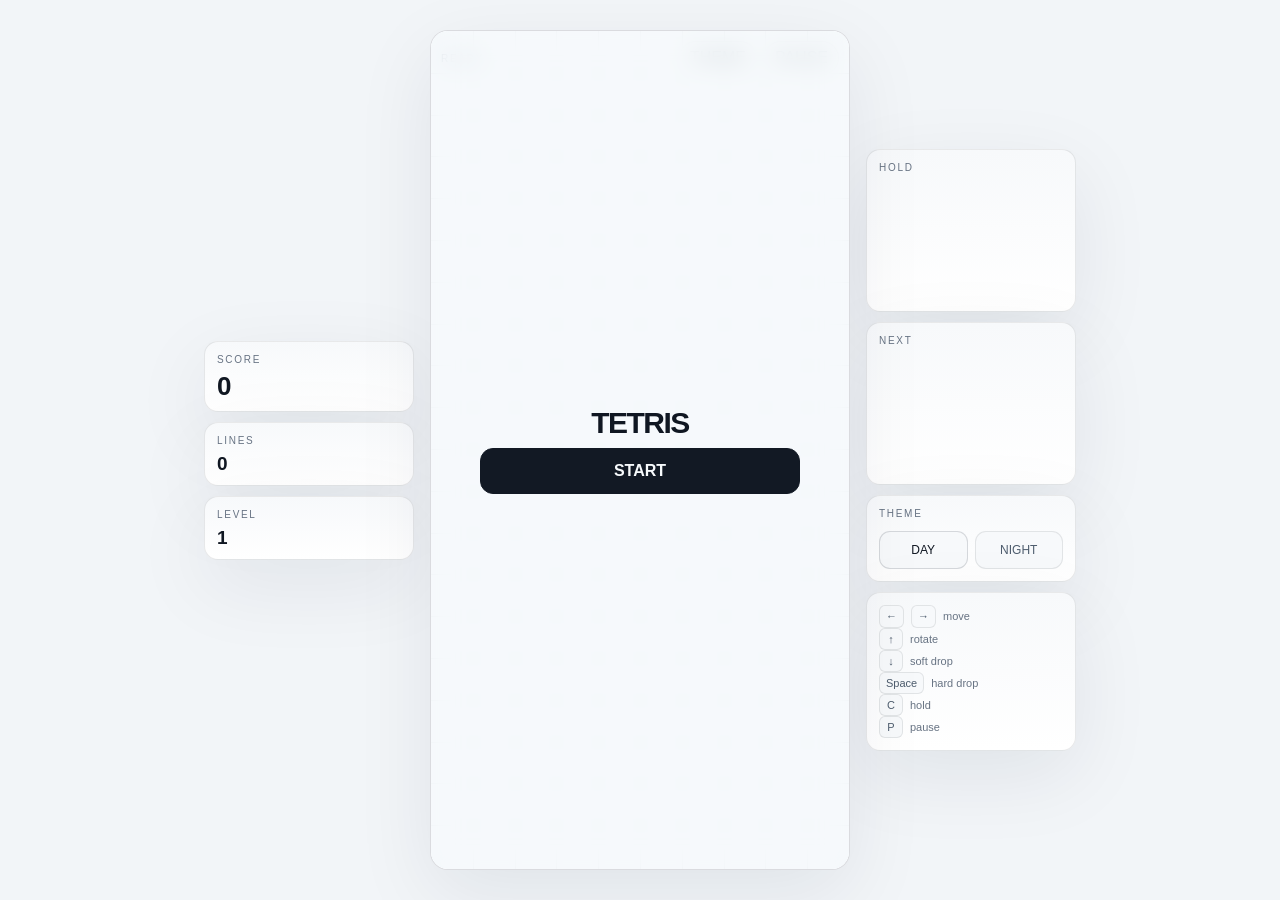
==== commit e0d6b2b7: "Move Tetris title to start overlay" ====
--- a/game/index.html
+++ b/game/index.html
@@ -12,7 +12,6 @@
   <main class="app">
     <section class="shell">
       <aside class="side left">
-        <div class="game-title desktop-game-title">TETRIS</div>
         <div class="desktop-stats">
           <div class="card"><div class="label">score</div><div class="metric" id="score">0</div></div>
           <div class="card"><div class="label">lines</div><div class="metric small" id="lines">0</div></div>
@@ -33,6 +32,7 @@
 
           <div class="overlay show" id="overlay">
             <div class="overlay-card">
+              <h1 class="start-title">TETRIS</h1>
               <button class="primary" id="startBtn">START</button>
             </div>
           </div>
@@ -41,7 +41,6 @@
 
       <aside class="side right">
         <div class="mobile-rail">
-          <div class="game-title mobile-game-title">TETRIS</div>
           <div class="mobile-hud">
             <div class="mini"><span>score</span><strong id="scoreM">0</strong></div>
             <div class="mini"><span>lines</span><strong id="linesM">0</strong></div>
--- a/game/game.css
+++ b/game/game.css
@@ -24,6 +24,14 @@
   gap:16px;align-items:center;justify-content:center
 }
 .side{display:flex;flex-direction:column;gap:10px;min-width:0}
+.game-title{
+  font-size:18px;
+  line-height:1;
+  font-weight:760;
+  letter-spacing:-.035em;
+}
+.mobile-game-title{display:none}
+.desktop-game-title{margin:0 0 4px}
 .brand{margin-bottom:4px}
 .eyebrow,.label,.state{
   color:var(--muted);font-size:10px;letter-spacing:.17em;text-transform:uppercase
@@ -121,7 +129,7 @@
   .shell{
     width:100%;height:100%;max-width:430px;margin:0 auto;
     display:grid;
-    grid-template-columns:82px minmax(0,1fr);
+    grid-template-columns:94px minmax(0,1fr);
     grid-template-rows:minmax(0,1fr) auto;
     gap:7px;
     align-items:stretch;
@@ -138,6 +146,13 @@
     gap:6px;
     align-self:stretch;
   }
+  .mobile-game-title{
+    display:block;
+    padding:2px 3px 3px;
+    font-size:15px;
+    line-height:1;
+    letter-spacing:-.035em;
+  }
 
   .mobile-hud{
     display:grid;
@@ -193,20 +208,22 @@
 
   .mobile-utility{
     display:grid;
-    grid-template-columns:1fr 1fr;
+    grid-template-columns:1fr;
     gap:5px;
-    margin-top:auto;
+    margin-top:0;
   }
   .mobile-utility button{
     width:100%;
-    height:38px;
-    min-height:38px;
-    padding:0;
+    height:36px;
+    min-height:36px;
+    padding:0 8px;
     border:1px solid var(--line);
     border-radius:11px;
     background:linear-gradient(180deg,var(--panel2),var(--panel));
     color:var(--soft);
-    font-size:16px;
+    font-size:10px;
+    font-weight:700;
+    letter-spacing:.04em;
     touch-action:manipulation;
     -webkit-tap-highlight-color:transparent;
   }
@@ -263,7 +280,7 @@
 
 @media(max-width:390px){
   .shell{
-    grid-template-columns:74px minmax(0,1fr);
+    grid-template-columns:86px minmax(0,1fr);
     gap:6px;
   }
   .game-wrap{
@@ -280,8 +297,9 @@
   }
   .preview-stack .preview{height:49px}
   .mobile-utility button{
-    height:35px;
-    min-height:35px;
+    height:34px;
+    min-height:34px;
+    font-size:9px;
   }
   .touch-panel button{
     height:44px;
@@ -291,7 +309,7 @@
 
 @media(max-height:680px) and (max-width:760px){
   .shell{
-    grid-template-columns:68px minmax(0,1fr);
+    grid-template-columns:80px minmax(0,1fr);
     gap:5px;
   }
   .game-wrap{
@@ -312,9 +330,9 @@
   .preview-stack .preview{height:43px}
   .mobile-utility{gap:4px}
   .mobile-utility button{
-    height:32px;
-    min-height:32px;
-    font-size:14px;
+    height:31px;
+    min-height:31px;
+    font-size:8px;
   }
   .touch-panel button{
     height:40px;
@@ -329,7 +347,7 @@
   }
   .shell{
     max-width:560px;
-    grid-template-columns:64px minmax(0,1fr);
+    grid-template-columns:76px minmax(0,1fr);
     grid-template-rows:minmax(0,1fr) auto;
     gap:5px 6px;
   }
@@ -339,7 +357,7 @@
   .mini{min-height:28px}
   .preview-stack .card{height:54px}
   .preview-stack .preview{height:37px}
-  .mobile-utility button{height:29px;min-height:29px}
+  .mobile-utility button{height:28px;min-height:28px;font-size:8px}
   .touch-panel button{height:36px;min-height:36px}
 }
 @media(prefers-reduced-motion:reduce){*{transition:none!important}}
